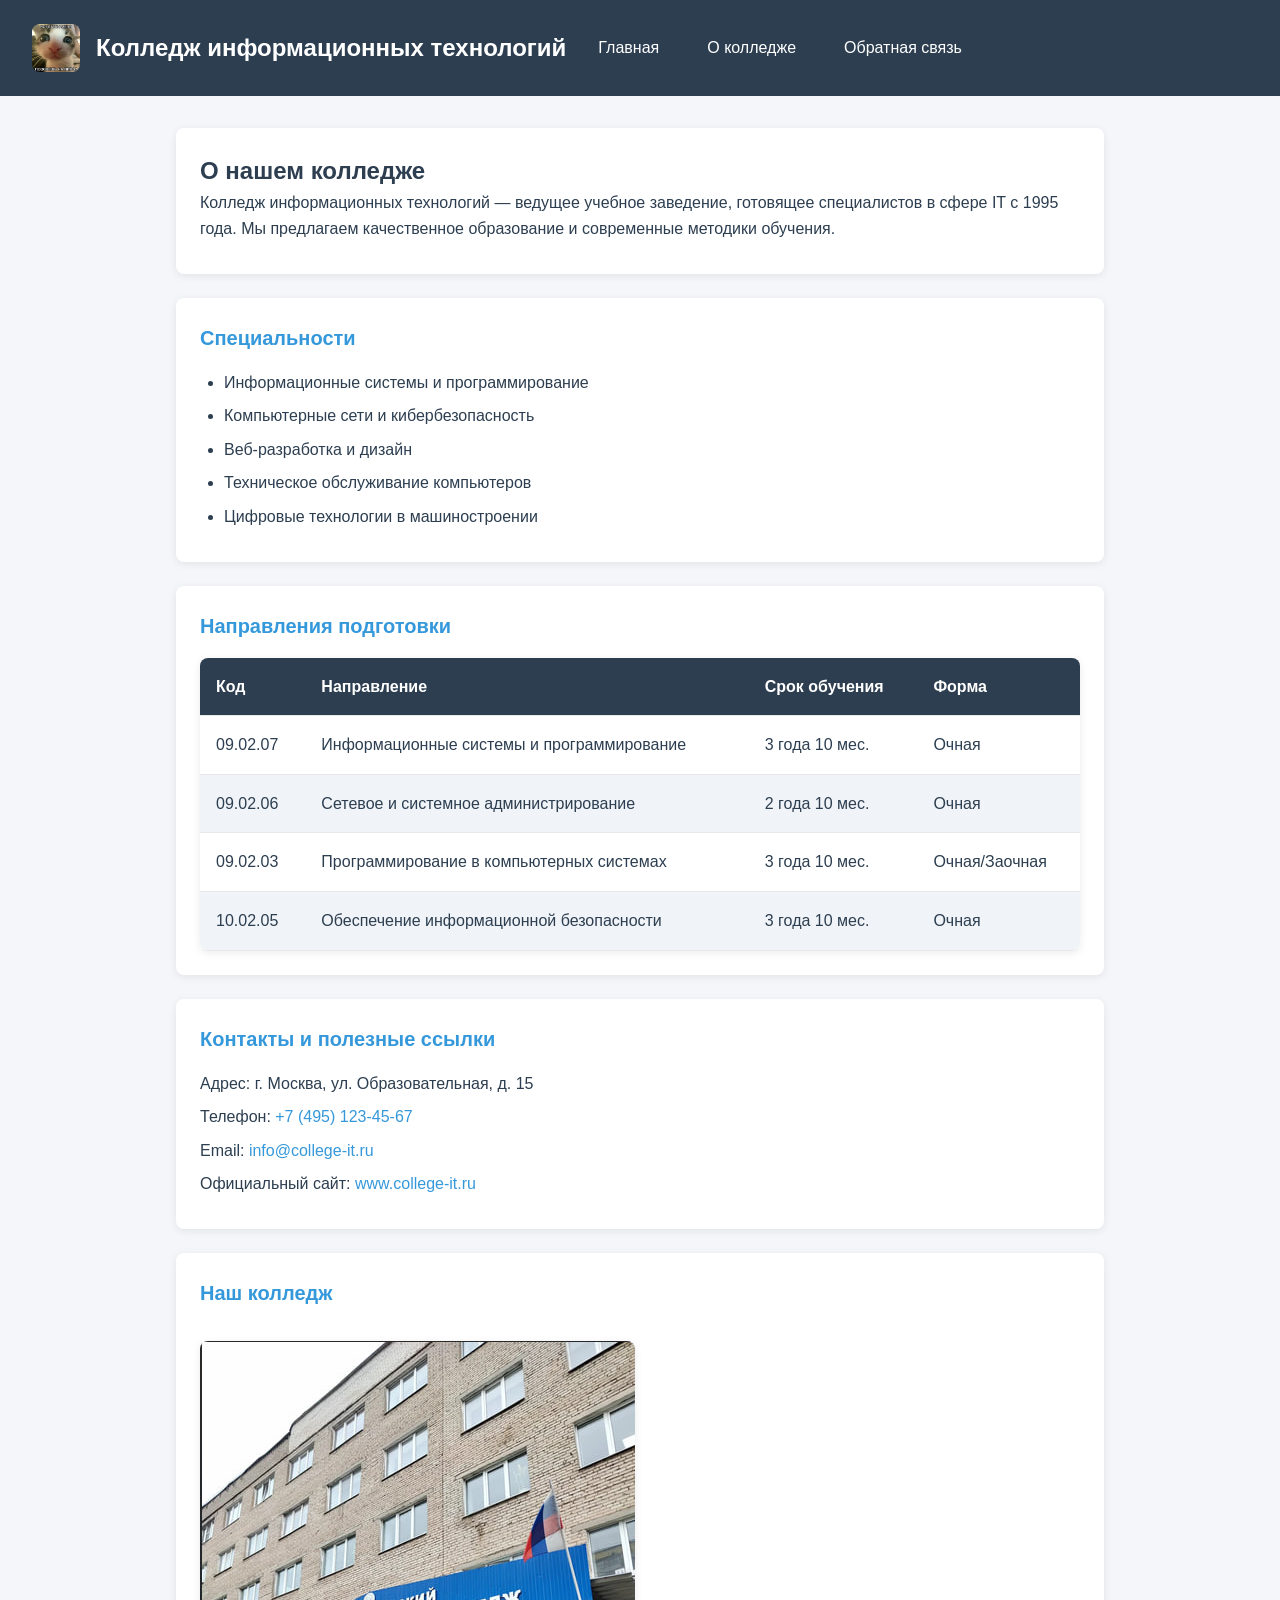
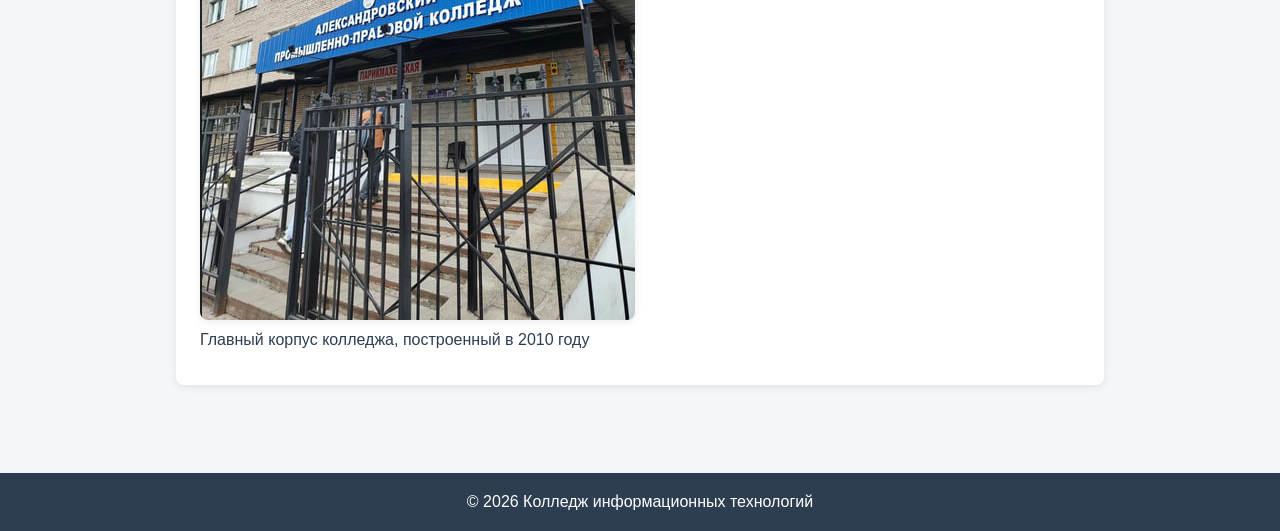
==== about.html @ 2776a623 "Add files via upload" ====
<!DOCTYPE html>
<html lang="ru">
<head>
    <meta charset="UTF-8">
    <meta name="viewport" content="width=device-width, initial-scale=1.0">
    <title>О колледже — Модульный проект</title>
    <link rel="stylesheet" href="style.css">
</head>
<body>

    <header class="header">
        <img src="logo.png" alt="Логотип колледжа" class="logo">
        <h1>Колледж информационных технологий</h1>
        <nav class="nav">
            <a href="index.html">Главная</a>
            <a href="about.html">О колледже</a>
            <a href="form.html">Обратная связь</a>
        </nav>
    </header>

    <main class="main">

        <section class="intro">
            <h1>О нашем колледже</h1>
            <p>Колледж информационных технологий — ведущее учебное заведение, готовящее специалистов в сфере IT с 1995 года. Мы предлагаем качественное образование и современные методики обучения.</p>
        </section>

        <section class="specialties">
            <h2>Специальности</h2>
            <ul>
                <li>Информационные системы и программирование</li>
                <li>Компьютерные сети и кибербезопасность</li>
                <li>Веб-разработка и дизайн</li>
                <li>Техническое обслуживание компьютеров</li>
                <li>Цифровые технологии в машиностроении</li>
            </ul>
        </section>

        <section class="directions">
            <h2>Направления подготовки</h2>
            <table class="data-table">
                <thead>
                    <tr>
                        <th>Код</th>
                        <th>Направление</th>
                        <th>Срок обучения</th>
                        <th>Форма</th>
                    </tr>
                </thead>
                <tbody>
                    <tr>
                        <td>09.02.07</td>
                        <td>Информационные системы и программирование</td>
                        <td>3 года 10 мес.</td>
                        <td>Очная</td>
                    </tr>
                    <tr>
                        <td>09.02.06</td>
                        <td>Сетевое и системное администрирование</td>
                        <td>2 года 10 мес.</td>
                        <td>Очная</td>
                    </tr>
                    <tr>
                        <td>09.02.03</td>
                        <td>Программирование в компьютерных системах</td>
                        <td>3 года 10 мес.</td>
                        <td>Очная/Заочная</td>
                    </tr>
                    <tr>
                        <td>10.02.05</td>
                        <td>Обеспечение информационной безопасности</td>
                        <td>3 года 10 мес.</td>
                        <td>Очная</td>
                    </tr>
                </tbody>
            </table>
        </section>

        <section class="contacts">
            <h2>Контакты и полезные ссылки</h2>
            <p>Адрес: г. Москва, ул. Образовательная, д. 15</p>
            <p>Телефон: <a href="tel:+74951234567">+7 (495) 123-45-67</a></p>
            <p>Email: <a href="mailto:info@college-it.ru">info@college-it.ru</a></p>
            <p>Официальный сайт: <a href="https://example.com" target="_blank">www.college-it.ru</a></p>
        </section>

        <section class="photo">
            <h2>Наш колледж</h2>
            <img src="college.jpg" alt="Здание колледжа информационных технологий" class="college-photo">
            <p>Главный корпус колледжа, построенный в 2010 году</p>
        </section>

    </main>

    <footer class="footer">
        <p>© 2026 Колледж информационных технологий</p>
    </footer>

</body>
</html>
---- style.css ----
* {
    margin: 0;
    padding: 0;
    box-sizing: border-box;
}

body {
    font-family: Arial, sans-serif;
    font-size: 16px;
    line-height: 1.6;
    color: #2C3E50;
    background: #F5F6FA;
}

.header {
    background: #2C3E50;
    color: white;
    padding: 24px 32px;
    display: flex;
    align-items: center;
    gap: 16px;
}

.logo {
    width: 48px;
    height: 48px;
    border-radius: 8px;
}

.header h1 {
    font-size: 24px;
}

.main {
    max-width: 960px;
    margin: 0 auto;
    padding: 32px 16px;
}

section {
    background: white;
    padding: 24px;
    border-radius: 8px;
    margin-bottom: 24px;
    box-shadow: 0 2px 8px rgba(0,0,0,0.08);
}

section h2 {
    color: #3498DB;
    margin-bottom: 16px;
    font-size: 20px;
}

section p {
    margin-bottom: 8px;
}

section ul {
    padding-left: 24px;
}

section ul li {
    margin-bottom: 8px;
}

.footer {
    background: #2C3E50;
    color: white;
    text-align: center;
    padding: 16px;
    margin-top: 32px;
}
/* ===== НАВИГАЦИЯ ===== */
.nav {
    display: flex;
    gap: 16px;
}

.nav a {
    color: white;
    text-decoration: none;
    padding: 8px 16px;
    border-radius: 8px;
    transition: background 0.3s;
}

.nav a:hover {
    background: #3498DB;
}

/* ===== СПИСКИ ===== */
.specialties ul {
    padding-left: 24px;
}

.specialties ul li {
    margin-bottom: 8px;
    font-size: 16px;
}

/* ===== ТАБЛИЦА ===== */
.data-table {
    width: 100%;
    border-collapse: collapse;
    background: white;
    border-radius: 8px;
    overflow: hidden;
    box-shadow: 0 2px 8px rgba(0,0,0,0.08);
    margin-top: 16px;
}

.data-table th,
.data-table td {
    padding: 16px;
    text-align: left;
    border-bottom: 1px solid #E8E8E8;
    font-size: 16px;
}

.data-table th {
    background: #2C3E50;
    color: white;
    font-weight: bold;
}

.data-table tbody tr:nth-child(even) {
    background: #F0F3F7;
}

/* ===== ССЫЛКИ ===== */
.contacts a {
    color: #3498DB;
    text-decoration: none;
}

.contacts a:hover {
    text-decoration: underline;
}

/* ===== ИЗОБРАЖЕНИЕ ===== */
.college-photo {
    max-width: 100%;
    height: auto;
    border-radius: 8px;
    margin-top: 16px;
    box-shadow: 0 2px 8px rgba(0,0,0,0.08);
}

/* ===== ФОРМА ===== */
.form-section {
    max-width: 640px;
}

.contact-form {
    background: white;
    padding: 32px;
    border-radius: 8px;
    box-shadow: 0 2px 8px rgba(0,0,0,0.08);
    margin-top: 24px;
}

.form-group {
    margin-bottom: 24px;
}

.form-group label {
    display: block;
    font-weight: bold;
    margin-bottom: 8px;
    font-size: 16px;
}

.form-group input[type="text"],
.form-group input[type="email"],
.form-group select,
.form-group textarea {
    width: 100%;
    padding: 8px 16px;
    font-size: 16px;
    border: 2px solid #D5D8DC;
    border-radius: 8px;
    outline: none;
    font-family: inherit;
}

.form-group input:focus,
.form-group select:focus,
.form-group textarea:focus {
    border-color: #3498DB;
}

.form-group textarea {
    resize: vertical;
    min-height: 120px;
}

.checkbox-group {
    display: flex;
    align-items: center;
    gap: 8px;
}

.checkbox-group input[type="checkbox"] {
    width: auto;
}

.checkbox-group label {
    display: inline;
    font-weight: normal;
    margin: 0;
}

.btn {
    background: #3498DB;
    color: white;
    border: none;
    padding: 16px 32px;
    font-size: 16px;
    font-weight: bold;
    border-radius: 8px;
    cursor: pointer;
    transition: background 0.3s;
}

.btn:hover {
    background: #2C3E50;
}
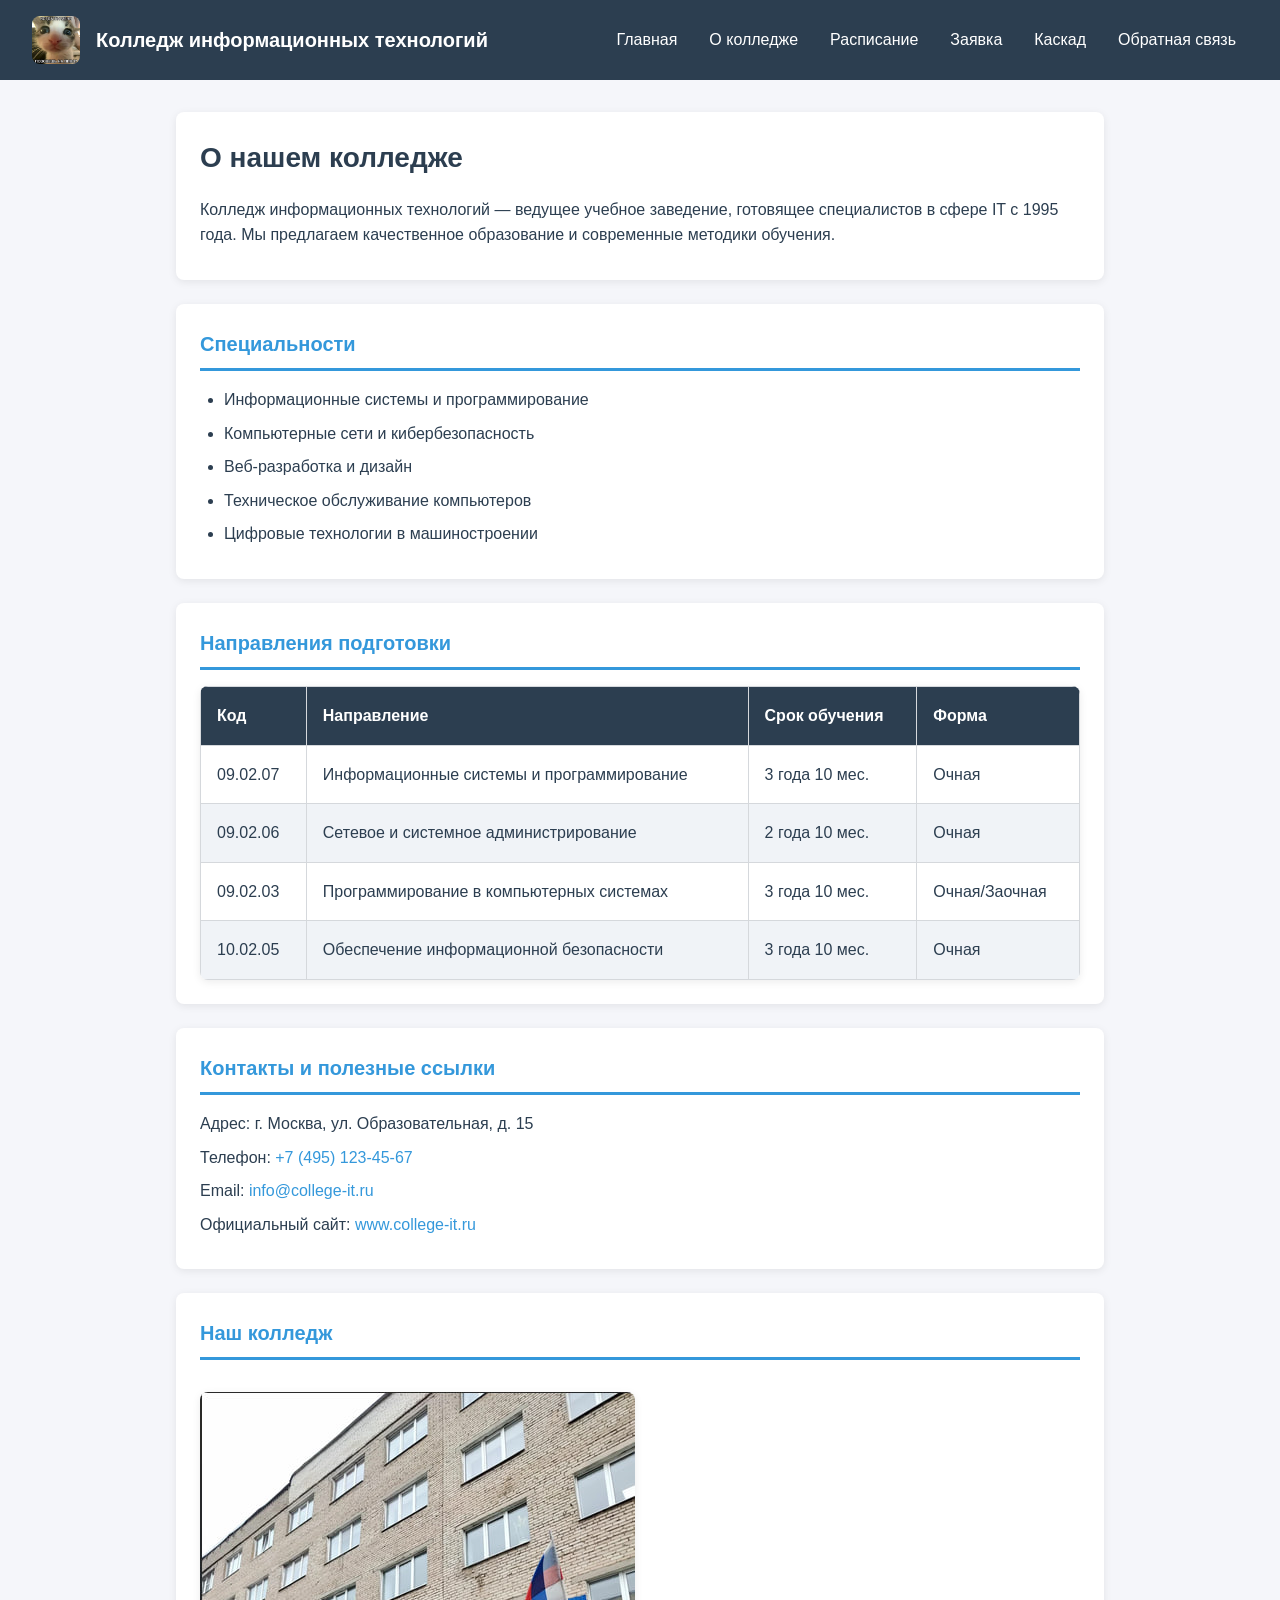
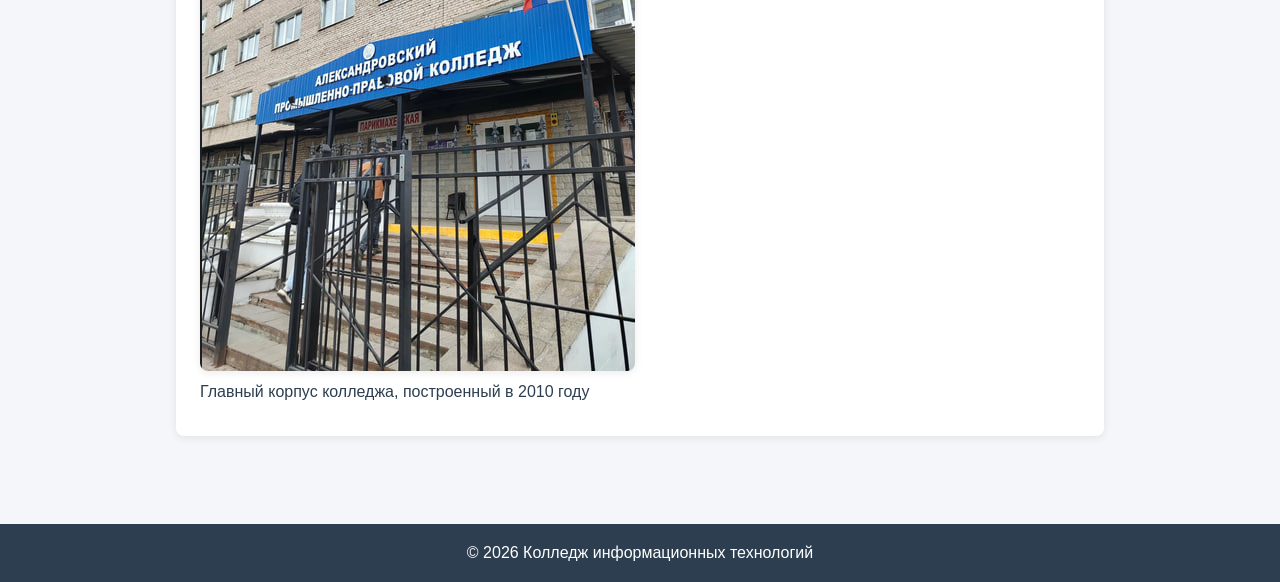
==== commit a82a30e2: "Add files via upload" ====
--- a/about.html
+++ b/about.html
@@ -14,7 +14,10 @@
         <nav class="nav">
             <a href="index.html">Главная</a>
             <a href="about.html">О колледже</a>
-            <a href="form.html">Обратная связь</a>
+            <a href="table.html">Расписание</a>
+            <a href="form.html">Заявка</a>
+            <a href="cascade.html">Каскад</a>
+            <a href="feedback.html">Обратная связь</a>
         </nav>
     </header>
 
--- a/style.css
+++ b/style.css
@@ -1,3 +1,11 @@
+/* ============================================
+   ПАЛИТРА ПРОЕКТА
+   #2C3E50 — тёмно-синий (шапка, подвал, заголовки)
+   #3498DB — голубой (акценты, кнопки, ссылки)
+   #E74C3C — красный (акцент, hover, id-блок в каскаде)
+   ============================================ */
+
+/* ===== СБРОС ===== */
 * {
     margin: 0;
     padding: 0;
@@ -12,13 +20,15 @@
     background: #F5F6FA;
 }
 
+/* ===== ШАПКА ===== */
 .header {
     background: #2C3E50;
     color: white;
-    padding: 24px 32px;
+    padding: 16px 32px;
     display: flex;
     align-items: center;
     gap: 16px;
+    flex-wrap: wrap;
 }
 
 .logo {
@@ -28,9 +38,29 @@
 }
 
 .header h1 {
-    font-size: 24px;
-}
-
+    font-size: 20px;
+    flex: 1;
+}
+
+.nav {
+    display: flex;
+    gap: 8px;
+    flex-wrap: wrap;
+}
+
+.nav a {
+    color: white;
+    text-decoration: none;
+    padding: 8px 12px;
+    border-radius: 8px;
+    transition: background 0.3s;
+}
+
+.nav a:hover {
+    background: #3498DB;
+}
+
+/* ===== ОСНОВНОЙ КОНТЕНТ ===== */
 .main {
     max-width: 960px;
     margin: 0 auto;
@@ -45,10 +75,18 @@
     box-shadow: 0 2px 8px rgba(0,0,0,0.08);
 }
 
+section h1 {
+    font-size: 28px;
+    margin-bottom: 16px;
+    color: #2C3E50;
+}
+
 section h2 {
+    font-size: 20px;
     color: #3498DB;
     margin-bottom: 16px;
-    font-size: 20px;
+    padding-bottom: 8px;
+    border-bottom: 3px solid #3498DB;
 }
 
 section p {
@@ -63,42 +101,29 @@
     margin-bottom: 8px;
 }
 
-.footer {
-    background: #2C3E50;
-    color: white;
-    text-align: center;
-    padding: 16px;
-    margin-top: 32px;
-}
-/* ===== НАВИГАЦИЯ ===== */
-.nav {
-    display: flex;
-    gap: 16px;
-}
-
-.nav a {
-    color: white;
+/* ===== ССЫЛКИ ===== */
+.contacts a {
+    color: #3498DB;
     text-decoration: none;
-    padding: 8px 16px;
-    border-radius: 8px;
-    transition: background 0.3s;
-}
-
-.nav a:hover {
-    background: #3498DB;
-}
-
-/* ===== СПИСКИ ===== */
-.specialties ul {
-    padding-left: 24px;
-}
-
-.specialties ul li {
-    margin-bottom: 8px;
-    font-size: 16px;
-}
-
-/* ===== ТАБЛИЦА ===== */
+}
+
+.contacts a:hover {
+    text-decoration: underline;
+}
+
+/* ===== ИЗОБРАЖЕНИЕ ===== */
+.college-photo {
+    max-width: 100%;
+    height: auto;
+    border-radius: 8px;
+    margin-top: 16px;
+    box-shadow: 0 2px 8px rgba(0,0,0,0.08);
+}
+
+/* ============================================
+   ТАБЛИЦА (для table.html, about.html, cascade.html)
+   Цвета, шрифты, границы, padding, margin — всё из внешнего CSS
+   ============================================ */
 .data-table {
     width: 100%;
     border-collapse: collapse;
@@ -107,60 +132,65 @@
     overflow: hidden;
     box-shadow: 0 2px 8px rgba(0,0,0,0.08);
     margin-top: 16px;
+    font-size: 16px;
 }
 
 .data-table th,
 .data-table td {
-    padding: 16px;
+    padding: 16px;            /* внутренний отступ */
+    margin: 0;               /* у ячеек margin не работает, но задан для демонстрации */
     text-align: left;
-    border-bottom: 1px solid #E8E8E8;
-    font-size: 16px;
+    border: 1px solid #D5D8DC; /* границы */
 }
 
 .data-table th {
     background: #2C3E50;
     color: white;
     font-weight: bold;
+    font-family: Arial, sans-serif;
 }
 
 .data-table tbody tr:nth-child(even) {
     background: #F0F3F7;
 }
 
-/* ===== ССЫЛКИ ===== */
-.contacts a {
-    color: #3498DB;
-    text-decoration: none;
-}
-
-.contacts a:hover {
-    text-decoration: underline;
-}
-
-/* ===== ИЗОБРАЖЕНИЕ ===== */
-.college-photo {
-    max-width: 100%;
-    height: auto;
-    border-radius: 8px;
-    margin-top: 16px;
-    box-shadow: 0 2px 8px rgba(0,0,0,0.08);
-}
-
-/* ===== ФОРМА ===== */
+.data-table tbody tr:hover {
+    background: #EBF5FB;
+}
+
+/* ============================================
+   ФОРМА (для form.html, feedback.html)
+   ============================================ */
 .form-section {
     max-width: 640px;
 }
 
+.application-form,
 .contact-form {
     background: white;
-    padding: 32px;
+    padding: 32px;            /* внешний отступ формы */
     border-radius: 8px;
     box-shadow: 0 2px 8px rgba(0,0,0,0.08);
     margin-top: 24px;
+    border: 2px solid #D5D8DC;
+}
+
+fieldset {
+    border: 2px solid #D5D8DC;
+    border-radius: 8px;
+    padding: 16px;
+    margin-bottom: 24px;
+}
+
+legend {
+    font-weight: bold;
+    color: #3498DB;
+    padding: 0 8px;
+    font-size: 16px;
 }
 
 .form-group {
-    margin-bottom: 24px;
+    margin-bottom: 16px;
 }
 
 .form-group label {
@@ -172,15 +202,17 @@
 
 .form-group input[type="text"],
 .form-group input[type="email"],
+.form-group input[type="tel"],
+.form-group input[type="date"],
 .form-group select,
 .form-group textarea {
     width: 100%;
     padding: 8px 16px;
     font-size: 16px;
+    font-family: inherit;
     border: 2px solid #D5D8DC;
     border-radius: 8px;
     outline: none;
-    font-family: inherit;
 }
 
 .form-group input:focus,
@@ -191,7 +223,24 @@
 
 .form-group textarea {
     resize: vertical;
-    min-height: 120px;
+    min-height: 96px;
+}
+
+.radio-group label {
+    margin-bottom: 8px;
+}
+
+.radio-row {
+    display: flex;
+    align-items: center;
+    gap: 8px;
+    margin-bottom: 8px;
+}
+
+.radio-row label {
+    display: inline;
+    font-weight: normal;
+    margin: 0;
 }
 
 .checkbox-group {
@@ -224,4 +273,53 @@
 
 .btn:hover {
     background: #2C3E50;
+}
+
+/* ============================================
+   КАСКАД — демонстрация приоритетов селекторов
+   Одинаковое свойство (background) задано тремя способами
+   ============================================ */
+
+/* Селектор 1: ТЕГ div — специфичность (0,0,1) = 1 */
+div {
+    background: #95a5a6;      /* серый */
+    color: white;
+    padding: 20px;
+    margin: 16px 0;
+    border-radius: 8px;
+    border: 2px solid #7f8c8d;
+}
+
+/* Селектор 2: КЛАСС .block — специфичность (0,1,0) = 10
+   Перебивает тег div */
+.block {
+    background: #3498DB;      /* синий */
+    border-color: #2980b9;
+}
+
+/* Селектор 3: ID #highlighted — специфичность (1,0,0) = 100
+   Перебивает и класс, и тег */
+#highlighted {
+    background: #E74C3C;      /* красный */
+    border-color: #c0392b;
+}
+
+/* ===== ПОДВАЛ ===== */
+.footer {
+    background: #2C3E50;
+    color: white;
+    text-align: center;
+    padding: 16px;
+    margin-top: 32px;
+}
+
+/* ===== АДАПТИВ ===== */
+@media (max-width: 768px) {
+    .header {
+        flex-direction: column;
+        align-items: flex-start;
+    }
+    .header h1 {
+        font-size: 18px;
+    }
 }
